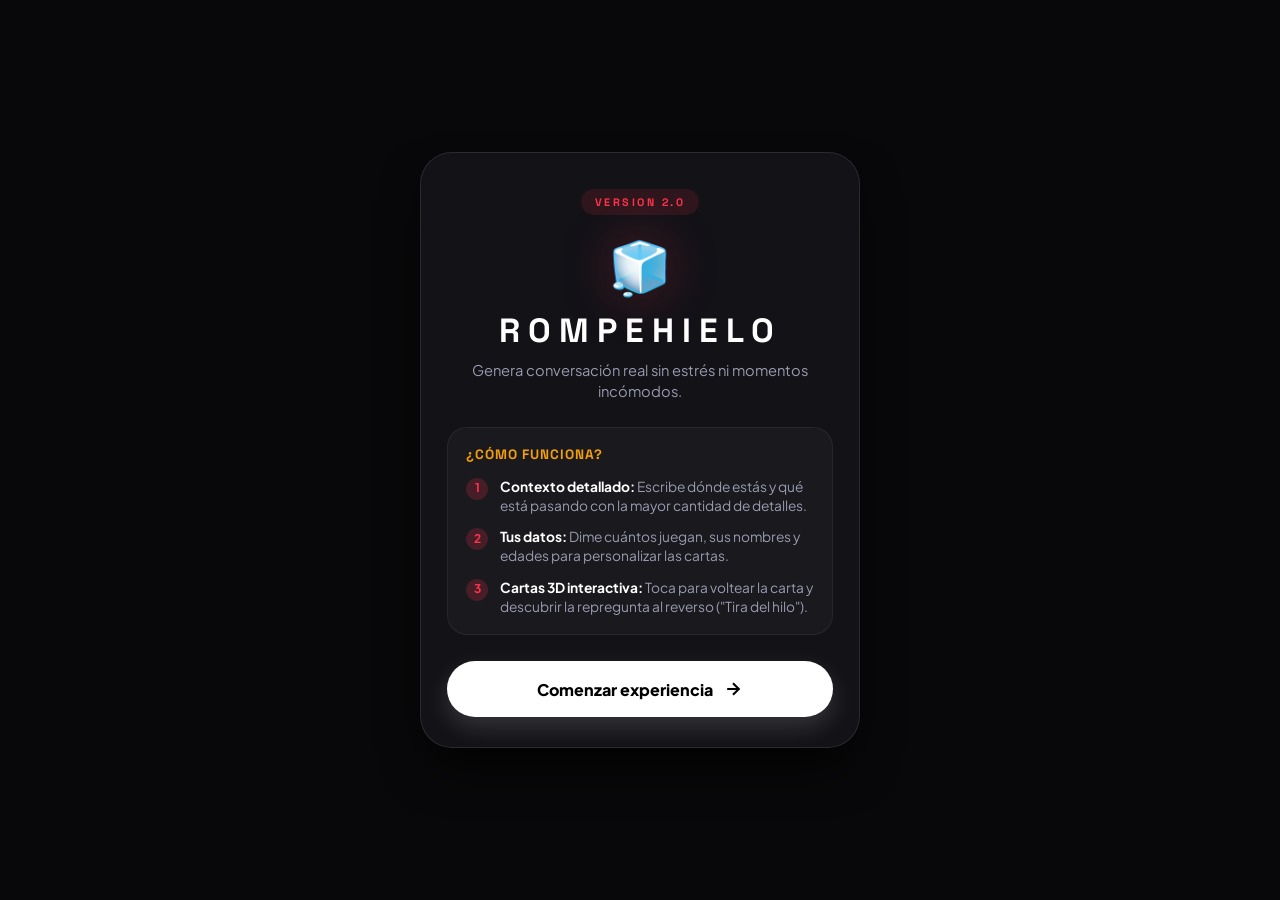
==== index-v2.html @ a8b63fa3 "Add Rompehielo Version 2 (index-v2.html, v2.css, v2.js)" ====
<!DOCTYPE html>
<html lang="es">
<head>
  <meta charset="UTF-8">
  <meta name="viewport" content="width=device-width, initial-scale=1.0, maximum-scale=1.0, user-scalable=no, viewport-fit=cover">
  <title>ROMPEHIELO v2</title>
  <meta name="description" content="Rompehielo v2 — Experiencia interactiva conversacional con preguntas personalizadas por contexto, nombres y dinámica.">
  <meta name="theme-color" content="#0a0a0c">
  <link rel="manifest" href="manifest.json">
  <link rel="icon" href="icons/icon.svg" type="image/svg+xml">
  <link rel="preconnect" href="https://fonts.googleapis.com">
  <link rel="preconnect" href="https://fonts.gstatic.com" crossorigin>
  <link href="https://fonts.googleapis.com/css2?family=Plus+Jakarta+Sans:wght@400;500;600;700;800;900&family=Playfair+Display:ital,wght@0,700;0,900;1,700&family=Space+Grotesk:wght@600;700&display=swap" rel="stylesheet">
  <link rel="stylesheet" href="v2.css">
</head>
<body>

  <!-- PANTALLA 1: BIENVENIDA E INSTRUCCIONES -->
  <section id="screenWelcome" class="v2-screen active">
    <div class="v2-welcome-card">
      <div class="v2-badge">VERSION 2.0</div>
      <div class="v2-hero-icon">🧊</div>
      <h1 class="v2-title">ROMPEHIELO</h1>
      <p class="v2-subtitle">Genera conversación real sin estrés ni momentos incómodos.</p>
      
      <div class="v2-guide-box">
        <h3>¿Cómo funciona?</h3>
        <ul class="v2-guide-list">
          <li>
            <span class="step-num">1</span>
            <div><strong>Contexto detallado:</strong> Escribe dónde estás y qué está pasando con la mayor cantidad de detalles.</div>
          </li>
          <li>
            <span class="step-num">2</span>
            <div><strong>Tus datos:</strong> Dime cuántos juegan, sus nombres y edades para personalizar las cartas.</div>
          </li>
          <li>
            <span class="step-num">3</span>
            <div><strong>Cartas 3D interactiva:</strong> Toca para voltear la carta y descubrir la repregunta al reverso ("Tira del hilo").</div>
          </li>
        </ul>
      </div>

      <button id="btnStartV2" class="v2-btn-primary">
        <span>Comenzar experiencia</span>
        <svg width="20" height="20" viewBox="0 0 24 24" fill="none" stroke="currentColor" stroke-width="2.5"><line x1="5" y1="12" x2="19" y2="12"/><polyline points="12 5 19 12 12 19"/></svg>
      </button>
    </div>
  </section>

  <!-- PANTALLA 2: CHAT LÚDICO CONVERSACIONAL (RECOLECCIÓN DE DATOS) -->
  <section id="screenChat" class="v2-screen">
    <div class="v2-chat-container">
      <header class="v2-chat-header">
        <div class="v2-chat-title">
          <span class="status-dot"></span>
          <span>ROMPEHIELO IA HOST</span>
        </div>
        <div class="v2-progress-pill" id="chatStepProgress">PASO 1 DE 4</div>
      </header>

      <div class="v2-chat-messages" id="v2ChatMessages">
        <!-- Chat bubbles inject here -->
      </div>

      <div class="v2-chat-controls">
        <div class="v2-quick-pills" id="v2QuickPills"></div>
        <div class="v2-input-row">
          <input type="text" id="v2ChatInput" placeholder="Escribe aquí..." autocomplete="off" enterkeyhint="send">
          <button id="v2SendBtn" class="v2-send-btn" aria-label="Enviar">
            <svg width="20" height="20" viewBox="0 0 24 24" fill="none" stroke="currentColor" stroke-width="2.5"><path d="M22 2L11 13"/><path d="M22 2L15 22L11 13L2 9L22 2Z"/></svg>
          </button>
        </div>
      </div>
    </div>
  </section>

  <!-- PANTALLA 3: EXPLICACIÓN DE LAS CARTAS -->
  <section id="screenTutorial" class="v2-screen">
    <div class="v2-tutorial-card">
      <div class="v2-badge">¡MAZO CALIBRADO!</div>
      <h2>Así funcionan tus cartas</h2>
      
      <div class="v2-demo-card-container">
        <div class="v2-demo-card" id="demoCard">
          <div class="demo-face demo-front">
            <div class="demo-tag">FRENTE</div>
            <p class="demo-text">"La pregunta principal va personalizada con tus nombres."</p>
            <div class="demo-hint">TOCA PARA PROBAR VOLTEAR</div>
          </div>
          <div class="demo-face demo-back">
            <div class="demo-tag text-gold">REVERSO</div>
            <p class="demo-text gold-text">"Al girar, encuentras la repregunta 'Tira del Hilo' para profundizar."</p>
            <div class="demo-hint">¡EXCELENTE! TOCA PARA VOLVER</div>
          </div>
        </div>
      </div>

      <button id="btnStartGameV2" class="v2-btn-primary">
        <span>¡Empezar a jugar!</span>
        <svg width="20" height="20" viewBox="0 0 24 24" fill="none" stroke="currentColor" stroke-width="2.5"><line x1="5" y1="12" x2="19" y2="12"/><polyline points="12 5 19 12 12 19"/></svg>
      </button>
    </div>
  </section>

  <!-- PANTALLA 4: EL JUEGO DE CARTAS EN V2 -->
  <section id="screenGameV2" class="v2-screen">
    <div class="v2-game-container">
      
      <!-- Indicador de Turno con Nombre -->
      <header class="v2-turn-bar">
        <div class="v2-turn-box">
          <span class="v2-turn-sub">TURNO DE</span>
          <h2 class="v2-turn-player" id="v2PlayerTurn">NOMBRE</h2>
        </div>
        <button id="v2RestartBtn" class="v2-icon-btn" title="Reiniciar">
          <svg width="20" height="20" viewBox="0 0 24 24" fill="none" stroke="currentColor" stroke-width="2.2"><path d="M21.5 2v6h-6M21.34 15.57a10 10 0 1 1-.57-8.38l5.67-5.67"/></svg>
        </button>
      </header>

      <!-- Area de la carta 3D -->
      <div class="v2-card-arena">
        <div class="v2-card-3d" id="v2Card3D">
          
          <!-- Frente -->
          <div class="v2-card-face v2-card-front" id="v2CardFront">
            <div class="v2-card-header">
              <span class="v2-card-mood" id="v2CardMood">CONEXIÓN</span>
              <span class="v2-card-level" id="v2CardLevel">NIVEL 1</span>
            </div>
            <div class="v2-card-body">
              <h1 class="v2-card-text" id="v2QuestionText">Cargando pregunta...</h1>
            </div>
            <div class="v2-card-footer">
              <span class="v2-hint-text">TOCA LA CARTA PARA GIRAR 🔄</span>
              <span class="v2-card-count" id="v2CardIndex">01/20</span>
            </div>
          </div>

          <!-- Reverso -->
          <div class="v2-card-face v2-card-back">
            <div class="v2-card-header">
              <span class="v2-card-mood text-gold">✦ TIRA DEL HILO</span>
              <span class="v2-card-level">REPREGUNTA</span>
            </div>
            <div class="v2-card-body">
              <h2 class="v2-card-text text-italic-gold" id="v2FollowUpText">¿Por qué crees que pasó eso?</h2>
            </div>
            <div class="v2-card-footer">
              <span class="v2-hint-text">TOCA PARA VOLVER AL FRENTE</span>
              <span class="v2-card-count">🔥</span>
            </div>
          </div>

        </div>
      </div>

      <!-- Footer de acciones -->
      <footer class="v2-game-footer">
        <button id="v2FlipBtn" class="v2-action-btn secondary">Voltear</button>
        <button id="v2NextBtn" class="v2-action-btn primary">
          <span>Siguiente carta</span>
          <svg width="18" height="18" viewBox="0 0 24 24" fill="none" stroke="currentColor" stroke-width="2.5"><polyline points="9 18 15 12 9 6"/></svg>
        </button>
      </footer>

    </div>
  </section>

  <script src="v2.js"></script>
</body>
</html>
---- v2.css ----
/* ==========================================================================
   ROMPEHIELO VERSION 2 — MOBILE-FIRST LUXE DESIGN & UX
   ========================================================================== */

:root {
  --bg-v2: #08080a;
  --surface-v2: #121217;
  --surface-border-v2: rgba(255, 255, 255, 0.1);
  --accent-red: #ff334b;
  --accent-gold: #f59e0b;
  --accent-gold-soft: #fef08a;
  --text-primary: #ffffff;
  --text-secondary: #9a9ab0;
  --font-sans: 'Plus Jakarta Sans', -apple-system, sans-serif;
  --font-serif: 'Playfair Display', Georgia, serif;
  --font-mono: 'Space Grotesk', monospace;
  --shadow-v2: 0 25px 50px -12px rgba(0, 0, 0, 0.9);
}

* {
  box-sizing: border-box;
  margin: 0;
  padding: 0;
  -webkit-tap-highlight-color: transparent;
}

html, body {
  height: 100%;
  width: 100%;
  background-color: var(--bg-v2);
  color: var(--text-primary);
  font-family: var(--font-sans);
  overflow: hidden;
  user-select: none;
}

/* Pantallas */
.v2-screen {
  position: fixed;
  inset: 0;
  width: 100%;
  height: 100%;
  display: flex;
  flex-direction: column;
  opacity: 0;
  pointer-events: none;
  transition: opacity 0.4s ease, transform 0.4s ease;
  transform: scale(0.97);
  background: var(--bg-v2);
  z-index: 1;
}

.v2-screen.active {
  opacity: 1;
  pointer-events: auto;
  transform: scale(1);
  z-index: 10;
}

/* --- PANTALLA 1: WELCOME --- */
#screenWelcome {
  justify-content: center;
  align-items: center;
  padding: 24px 20px calc(24px + env(safe-area-inset-bottom));
}

.v2-welcome-card {
  max-width: 440px;
  width: 100%;
  background: var(--surface-v2);
  border: 1px solid var(--surface-border-v2);
  border-radius: 32px;
  padding: 36px 26px 30px;
  display: flex;
  flex-direction: column;
  align-items: center;
  text-align: center;
  box-shadow: var(--shadow-v2);
}

.v2-badge {
  font-family: var(--font-mono);
  font-size: 0.68rem;
  font-weight: 700;
  letter-spacing: 2.5px;
  color: var(--accent-red);
  background: rgba(255, 51, 75, 0.12);
  padding: 6px 14px;
  border-radius: 99px;
  margin-bottom: 18px;
}

.v2-hero-icon {
  font-size: 3.2rem;
  margin-bottom: 10px;
  filter: drop-shadow(0 0 25px rgba(255, 51, 75, 0.3));
}

.v2-title {
  font-family: var(--font-mono);
  font-size: 2.1rem;
  font-weight: 800;
  letter-spacing: 8px;
  margin-bottom: 8px;
}

.v2-subtitle {
  color: var(--text-secondary);
  font-size: 0.92rem;
  line-height: 1.45;
  margin-bottom: 24px;
}

.v2-guide-box {
  width: 100%;
  background: rgba(255, 255, 255, 0.03);
  border: 1px solid rgba(255, 255, 255, 0.06);
  border-radius: 20px;
  padding: 18px;
  text-align: left;
  margin-bottom: 26px;
}

.v2-guide-box h3 {
  font-size: 0.85rem;
  font-family: var(--font-mono);
  letter-spacing: 1px;
  color: var(--accent-gold);
  margin-bottom: 14px;
  text-transform: uppercase;
}

.v2-guide-list {
  list-style: none;
  display: flex;
  flex-direction: column;
  gap: 12px;
}

.v2-guide-list li {
  display: flex;
  gap: 12px;
  font-size: 0.86rem;
  line-height: 1.4;
  color: var(--text-secondary);
}

.v2-guide-list li strong {
  color: var(--text-primary);
}

.step-num {
  width: 22px;
  height: 22px;
  min-width: 22px;
  border-radius: 50%;
  background: rgba(255, 51, 75, 0.2);
  color: var(--accent-red);
  font-weight: 700;
  font-size: 0.75rem;
  display: flex;
  align-items: center;
  justify-content: center;
  margin-top: 1px;
}

.v2-btn-primary {
  width: 100%;
  height: 56px;
  background: var(--text-primary);
  color: #000;
  border: none;
  border-radius: 99px;
  font-family: var(--font-sans);
  font-weight: 800;
  font-size: 1rem;
  cursor: pointer;
  display: flex;
  align-items: center;
  justify-content: center;
  gap: 10px;
  box-shadow: 0 10px 25px rgba(255, 255, 255, 0.15);
  transition: transform 0.2s ease;
}

.v2-btn-primary:active {
  transform: scale(0.96);
}

/* --- PANTALLA 2: CHAT CONVERSACIONAL --- */
#screenChat {
  padding: 14px 18px calc(14px + env(safe-area-inset-bottom));
}

.v2-chat-container {
  max-width: 480px;
  width: 100%;
  margin: 0 auto;
  height: 100%;
  display: flex;
  flex-direction: column;
}

.v2-chat-header {
  height: 48px;
  display: flex;
  align-items: center;
  justify-content: space-between;
  border-bottom: 1px solid var(--surface-border-v2);
  padding-bottom: 8px;
}

.v2-chat-title {
  display: flex;
  align-items: center;
  gap: 8px;
  font-family: var(--font-mono);
  font-size: 0.75rem;
  font-weight: 700;
  letter-spacing: 1px;
}

.status-dot {
  width: 8px;
  height: 8px;
  border-radius: 50%;
  background: var(--accent-red);
  box-shadow: 0 0 10px var(--accent-red);
}

.v2-progress-pill {
  font-family: var(--font-mono);
  font-size: 0.68rem;
  font-weight: 700;
  color: var(--text-secondary);
  background: rgba(255, 255, 255, 0.05);
  padding: 4px 10px;
  border-radius: 99px;
}

.v2-chat-messages {
  flex: 1;
  overflow-y: auto;
  padding: 16px 0;
  display: flex;
  flex-direction: column;
  gap: 12px;
  scrollbar-width: none;
}

.v2-chat-messages::-webkit-scrollbar { display: none; }

.v2-bubble {
  max-width: 86%;
  padding: 14px 18px;
  border-radius: 22px;
  font-size: 0.92rem;
  line-height: 1.48;
}

.v2-bubble.bot {
  align-self: flex-start;
  background: var(--surface-v2);
  border: 1px solid var(--surface-border-v2);
  border-bottom-left-radius: 6px;
  color: var(--text-primary);
}

.v2-bubble.user {
  align-self: flex-end;
  background: var(--accent-red);
  border-bottom-right-radius: 6px;
  color: #fff;
  font-weight: 600;
}

.bot-tag {
  display: block;
  font-family: var(--font-mono);
  font-size: 0.65rem;
  font-weight: 700;
  letter-spacing: 1.5px;
  color: var(--accent-gold);
  margin-bottom: 4px;
}

.v2-chat-controls {
  display: flex;
  flex-direction: column;
  gap: 10px;
  padding-top: 8px;
}

.v2-quick-pills {
  display: flex;
  gap: 8px;
  overflow-x: auto;
  scrollbar-width: none;
  padding-bottom: 2px;
}

.v2-quick-pills::-webkit-scrollbar { display: none; }

.v2-pill-btn {
  background: rgba(255, 255, 255, 0.06);
  border: 1px solid rgba(255, 255, 255, 0.12);
  color: var(--text-primary);
  font-family: var(--font-sans);
  font-size: 0.82rem;
  font-weight: 600;
  padding: 10px 16px;
  border-radius: 99px;
  white-space: nowrap;
  cursor: pointer;
  transition: all 0.2s ease;
}

.v2-pill-btn:active {
  background: var(--accent-red);
  transform: scale(0.95);
}

.v2-input-row {
  display: flex;
  align-items: center;
  gap: 8px;
  background: var(--surface-v2);
  border: 1px solid var(--surface-border-v2);
  border-radius: 99px;
  padding: 4px 6px 4px 18px;
}

.v2-input-row input {
  flex: 1;
  background: transparent;
  border: none;
  color: var(--text-primary);
  font-size: 0.95rem;
  font-family: var(--font-sans);
  outline: none;
}

.v2-send-btn {
  width: 44px;
  height: 44px;
  border-radius: 50%;
  background: var(--text-primary);
  color: #000;
  border: none;
  display: flex;
  align-items: center;
  justify-content: center;
  cursor: pointer;
}

.v2-send-btn:active {
  transform: scale(0.92);
}

/* --- PANTALLA 3: TUTORIAL --- */
#screenTutorial {
  justify-content: center;
  align-items: center;
  padding: 20px;
}

.v2-tutorial-card {
  max-width: 420px;
  width: 100%;
  background: var(--surface-v2);
  border: 1px solid var(--surface-border-v2);
  border-radius: 32px;
  padding: 32px 24px;
  text-align: center;
  display: flex;
  flex-direction: column;
  align-items: center;
}

.v2-tutorial-card h2 {
  font-family: var(--font-serif);
  font-size: 1.6rem;
  margin-bottom: 20px;
}

.v2-demo-card-container {
  width: 100%;
  height: 240px;
  perspective: 1000px;
  margin-bottom: 26px;
}

.v2-demo-card {
  width: 100%;
  height: 100%;
  position: relative;
  transform-style: preserve-3d;
  transition: transform 0.6s cubic-bezier(0.2, 0.8, 0.2, 1);
  cursor: pointer;
}

.v2-demo-card.is-flipped {
  transform: rotateY(180deg);
}

.demo-face {
  position: absolute;
  inset: 0;
  border-radius: 24px;
  padding: 24px;
  display: flex;
  flex-direction: column;
  justify-content: space-between;
  backface-visibility: hidden;
  box-shadow: 0 15px 35px rgba(0, 0, 0, 0.5);
}

.demo-front {
  background: linear-gradient(165deg, #1e1e24 0%, #111115 100%);
  border: 1px solid rgba(255, 255, 255, 0.15);
}

.demo-back {
  background: linear-gradient(165deg, #281e14 0%, #14110e 100%);
  border: 1px solid rgba(245, 158, 11, 0.3);
  transform: rotateY(180deg);
}

.demo-tag {
  font-family: var(--font-mono);
  font-size: 0.65rem;
  font-weight: 700;
  letter-spacing: 2px;
  color: var(--accent-red);
}

.demo-text {
  font-family: var(--font-serif);
  font-size: 1.15rem;
  line-height: 1.4;
}

.gold-text { color: var(--accent-gold-soft); }

.demo-hint {
  font-family: var(--font-mono);
  font-size: 0.65rem;
  color: var(--text-secondary);
  letter-spacing: 1px;
}

/* --- PANTALLA 4: GAME V2 --- */
#screenGameV2 {
  padding: 14px 18px calc(14px + env(safe-area-inset-bottom));
}

.v2-game-container {
  max-width: 480px;
  width: 100%;
  margin: 0 auto;
  height: 100%;
  display: flex;
  flex-direction: column;
  justify-content: space-between;
}

.v2-turn-bar {
  display: flex;
  justify-content: space-between;
  align-items: center;
  height: 52px;
}

.v2-turn-box {
  display: flex;
  flex-direction: column;
}

.v2-turn-sub {
  font-family: var(--font-mono);
  font-size: 0.65rem;
  font-weight: 700;
  letter-spacing: 2px;
  color: var(--text-secondary);
}

.v2-turn-player {
  font-family: var(--font-serif);
  font-size: 1.6rem;
  font-weight: 900;
  color: var(--accent-gold);
  letter-spacing: 1px;
  text-transform: uppercase;
}

.v2-icon-btn {
  background: var(--surface-v2);
  border: 1px solid var(--surface-border-v2);
  color: var(--text-secondary);
  width: 42px;
  height: 42px;
  border-radius: 50%;
  display: flex;
  align-items: center;
  justify-content: center;
  cursor: pointer;
}

/* Card 3D Arena */
.v2-card-arena {
  flex: 1;
  display: flex;
  align-items: center;
  justify-content: center;
  perspective: 1200px;
  margin: 10px 0;
  min-height: 360px;
}

.v2-card-3d {
  width: 100%;
  height: 100%;
  max-height: 480px;
  min-height: 340px;
  position: relative;
  transform-style: preserve-3d;
  transition: transform 0.6s cubic-bezier(0.2, 0.8, 0.2, 1);
  cursor: pointer;
}

.v2-card-3d.is-flipped {
  transform: rotateY(180deg);
}

.v2-card-3d.is-swiping {
  transform: translateY(-30px) scale(0.95);
  opacity: 0.2;
}

.v2-card-face {
  position: absolute;
  inset: 0;
  border-radius: 30px;
  padding: 34px 26px 26px;
  display: flex;
  flex-direction: column;
  justify-content: space-between;
  backface-visibility: hidden;
  box-shadow: var(--shadow-v2);
}

.v2-card-front {
  background: linear-gradient(165deg, #1d1d24 0%, #111116 100%);
  border: 1px solid rgba(255, 255, 255, 0.12);
}

.v2-card-back {
  background: linear-gradient(165deg, #261d13 0%, #13110d 100%);
  border: 1px solid rgba(245, 158, 11, 0.25);
  transform: rotateY(180deg);
}

.v2-card-header {
  display: flex;
  justify-content: space-between;
  align-items: center;
}

.v2-card-mood {
  font-family: var(--font-mono);
  font-size: 0.72rem;
  font-weight: 700;
  letter-spacing: 2px;
  color: var(--accent-red);
  text-transform: uppercase;
}

.v2-card-level {
  font-family: var(--font-mono);
  font-size: 0.68rem;
  color: var(--text-secondary);
  letter-spacing: 1px;
}

.v2-card-body {
  flex: 1;
  display: flex;
  align-items: center;
  justify-content: center;
  padding: 16px 0;
}

.v2-card-text {
  font-family: var(--font-serif);
  font-size: 1.8rem;
  line-height: 1.35;
  font-weight: 700;
  text-align: center;
}

@media (max-width: 380px) {
  .v2-card-text { font-size: 1.5rem; }
}

.text-italic-gold {
  color: var(--accent-gold-soft);
  font-style: italic;
  font-size: 1.6rem;
}

.v2-card-footer {
  display: flex;
  justify-content: space-between;
  align-items: center;
  font-family: var(--font-mono);
  font-size: 0.68rem;
  color: var(--text-secondary);
  letter-spacing: 1.5px;
}

/* Footer buttons */
.v2-game-footer {
  display: grid;
  grid-template-columns: 1fr 1.6fr;
  gap: 12px;
  height: 56px;
}

.v2-action-btn {
  border-radius: 99px;
  border: none;
  font-family: var(--font-sans);
  font-weight: 800;
  font-size: 0.95rem;
  cursor: pointer;
  display: flex;
  align-items: center;
  justify-content: center;
  gap: 8px;
  transition: transform 0.2s ease;
}

.v2-action-btn:active {
  transform: scale(0.95);
}

.v2-action-btn.secondary {
  background: var(--surface-v2);
  color: var(--text-primary);
  border: 1px solid var(--surface-border-v2);
}

.v2-action-btn.primary {
  background: var(--text-primary);
  color: #000;
  box-shadow: 0 10px 25px rgba(255, 255, 255, 0.15);
}
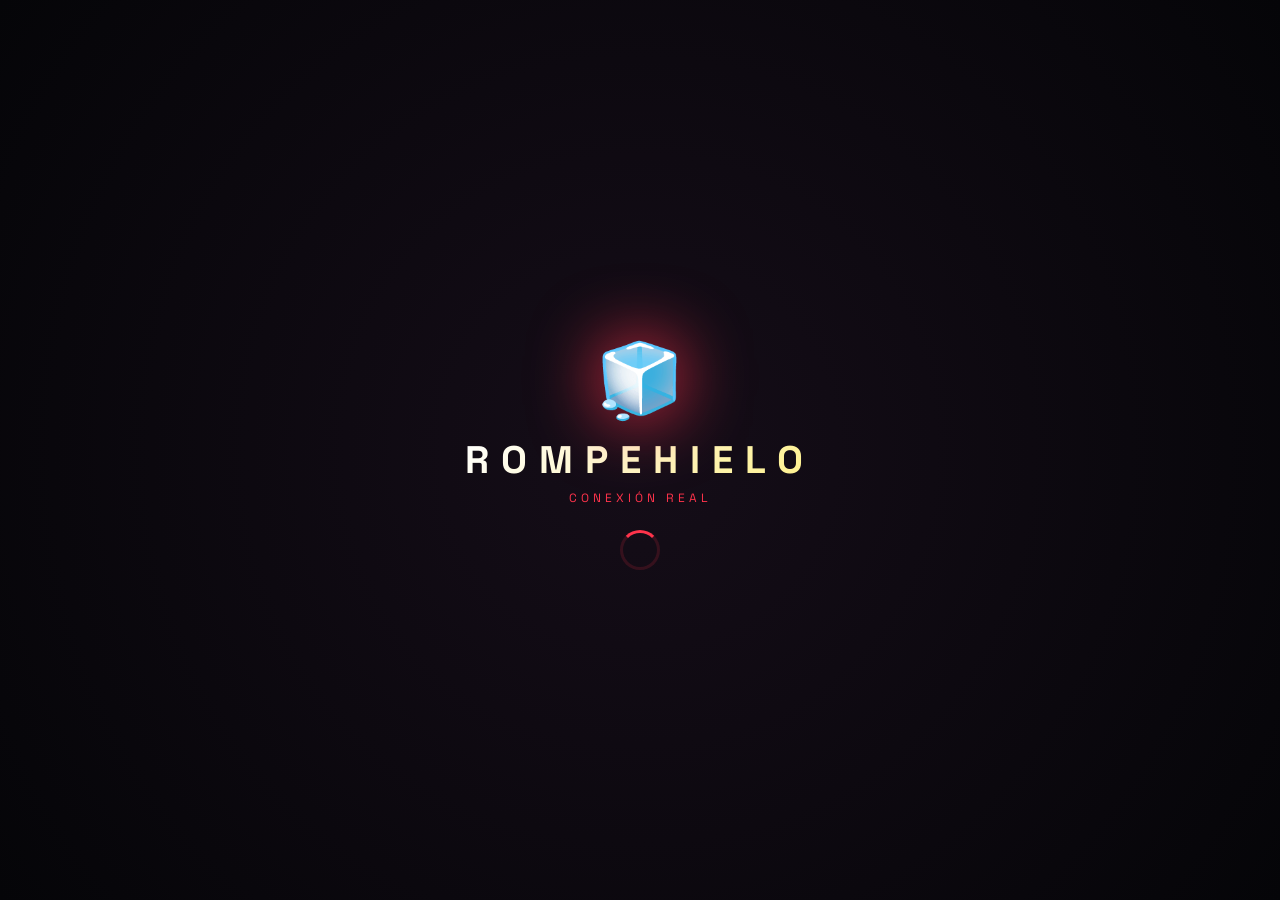
==== commit a060423f: "Transform Rompehielo V2 into 100% Card UX with animated futuristic splash, intro deck slider, and ho" ====
--- a/index-v2.html
+++ b/index-v2.html
@@ -4,8 +4,8 @@
   <meta charset="UTF-8">
   <meta name="viewport" content="width=device-width, initial-scale=1.0, maximum-scale=1.0, user-scalable=no, viewport-fit=cover">
   <title>ROMPEHIELO v2</title>
-  <meta name="description" content="Rompehielo v2 — Experiencia interactiva conversacional con preguntas personalizadas por contexto, nombres y dinámica.">
-  <meta name="theme-color" content="#0a0a0c">
+  <meta name="description" content="Rompehielo v2 — Experiencia 100% Cards UX con IA generativa real y estética oracular.">
+  <meta name="theme-color" content="#060608">
   <link rel="manifest" href="manifest.json">
   <link rel="icon" href="icons/icon.svg" type="image/svg+xml">
   <link rel="preconnect" href="https://fonts.googleapis.com">
@@ -15,110 +15,122 @@
 </head>
 <body>
 
-  <!-- PANTALLA 1: BIENVENIDA E INSTRUCCIONES -->
-  <section id="screenWelcome" class="v2-screen active">
-    <div class="v2-welcome-card">
-      <div class="v2-badge">VERSION 2.0</div>
-      <div class="v2-hero-icon">🧊</div>
-      <h1 class="v2-title">ROMPEHIELO</h1>
-      <p class="v2-subtitle">Genera conversación real sin estrés ni momentos incómodos.</p>
+  <!-- 0. SPLASH LOADING FUTURISTA / LOGO ANIMADO -->
+  <div id="splashOverlay" class="splash-overlay active">
+    <div class="splash-content">
+      <div class="splash-logo-glow">🧊</div>
+      <h1 class="splash-title">ROMPEHIELO</h1>
+      <p class="splash-tagline">CONEXIÓN REAL</p>
+      <div class="splash-spinner">
+        <div class="spinner-ring"></div>
+      </div>
+    </div>
+  </div>
+
+  <!-- PANTALLA 1: ONBOARDING EN CARDS 3D -->
+  <section id="screenWelcome" class="v2-screen">
+    <div class="v2-card-stage">
       
-      <div class="v2-guide-box">
-        <h3>¿Cómo funciona?</h3>
-        <ul class="v2-guide-list">
-          <li>
-            <span class="step-num">1</span>
-            <div><strong>Contexto detallado:</strong> Escribe dónde estás y qué está pasando con la mayor cantidad de detalles.</div>
-          </li>
-          <li>
-            <span class="step-num">2</span>
-            <div><strong>Tus datos:</strong> Dime cuántos juegan, sus nombres y edades para personalizar las cartas.</div>
-          </li>
-          <li>
-            <span class="step-num">3</span>
-            <div><strong>Cartas 3D interactiva:</strong> Toca para voltear la carta y descubrir la repregunta al reverso ("Tira del hilo").</div>
-          </li>
-        </ul>
+      <!-- CARD SWIPER / FLIPPER PARA INTRODUCCIÓN -->
+      <div class="v2-intro-card-arena">
+        <div class="v2-intro-card" id="introCard">
+          
+          <!-- Cara 1: Bienvenida -->
+          <div class="intro-face intro-front active" id="introSlide1">
+            <div class="card-badge">BIENVENIDO</div>
+            <div class="card-hero-icon">🧊</div>
+            <h2 class="card-headline">Rompehielo</h2>
+            <p class="card-paragraph">Crea conversación real, divertida y profunda sin momentos incómodos.</p>
+            <div class="card-action-hint">TOCA LA CARTA O DESLIZA PARA CONTINUAR ➔</div>
+          </div>
+
+          <!-- Cara 2: Cómo Funciona -->
+          <div class="intro-face intro-front" id="introSlide2" style="display:none;">
+            <div class="card-badge">¿CÓMO FUNCIONA?</div>
+            <div class="card-hero-icon">✦</div>
+            <h2 class="card-headline">Inteligencia Contextual</h2>
+            <p class="card-paragraph">Le cuentas a la IA dónde estás y quiénes juegan. Ella calibra tu mazo con preguntas únicas.</p>
+            <div class="card-action-hint">TOCA LA CARTA PARA VER EL REVERSO 🔄</div>
+          </div>
+
+          <!-- Cara 3: Tutorial Flip 3D -->
+          <div class="intro-face intro-back" id="introSlide3" style="display:none;">
+            <div class="card-badge text-gold">REVERSO DE CADA CARTA</div>
+            <div class="card-hero-icon">🔥</div>
+            <h2 class="card-headline text-gold">Tira del Hilo</h2>
+            <p class="card-paragraph gold-text">Al girar cualquier carta encuentras la repregunta para profundizar la historia.</p>
+            <div class="card-action-hint">¡LISTO PARA EMPEZAR!</div>
+          </div>
+
+        </div>
+      </div>
+
+      <!-- Paginador de Cards -->
+      <div class="card-dots-indicator" id="introDots">
+        <span class="dot active"></span>
+        <span class="dot"></span>
+        <span class="dot"></span>
       </div>
 
       <button id="btnStartV2" class="v2-btn-primary">
         <span>Comenzar experiencia</span>
         <svg width="20" height="20" viewBox="0 0 24 24" fill="none" stroke="currentColor" stroke-width="2.5"><line x1="5" y1="12" x2="19" y2="12"/><polyline points="12 5 19 12 12 19"/></svg>
       </button>
+
     </div>
   </section>
 
-  <!-- PANTALLA 2: CHAT LÚDICO CONVERSACIONAL (RECOLECCIÓN DE DATOS) -->
+  <!-- PANTALLA 2: CONVERSACIÓN CON LA IA EN CARDS -->
   <section id="screenChat" class="v2-screen">
-    <div class="v2-chat-container">
-      <header class="v2-chat-header">
-        <div class="v2-chat-title">
-          <span class="status-dot"></span>
-          <span>ROMPEHIELO IA HOST</span>
+    <div class="v2-chat-card-stage">
+      
+      <!-- Card Interactiva de la IA Host -->
+      <div class="v2-ai-host-card">
+        <div class="host-card-header">
+          <div class="host-avatar">✦</div>
+          <div class="host-info">
+            <span class="host-name">HOST IA</span>
+            <span class="host-status">EN VIVO</span>
+          </div>
+          <span class="host-step-pill" id="chatStepProgress">PASO 1</span>
         </div>
-        <div class="v2-progress-pill" id="chatStepProgress">PASO 1 DE 4</div>
-      </header>
 
-      <div class="v2-chat-messages" id="v2ChatMessages">
-        <!-- Chat bubbles inject here -->
+        <div class="host-card-body" id="v2ChatMessages">
+          <!-- Las respuestas y preguntas del Host se renderizan como mini-cards dentro del contenedor -->
+        </div>
+
+        <!-- Input integrado en la Card -->
+        <div class="host-card-footer">
+          <div class="v2-quick-pills" id="v2QuickPills"></div>
+          <div class="v2-input-row">
+            <input type="text" id="v2ChatInput" placeholder="Cuéntale a la IA dónde estás..." autocomplete="off" enterkeyhint="send">
+            <button id="v2SendBtn" class="v2-send-btn" aria-label="Enviar">
+              <svg width="20" height="20" viewBox="0 0 24 24" fill="none" stroke="currentColor" stroke-width="2.5"><path d="M22 2L11 13"/><path d="M22 2L15 22L11 13L2 9L22 2Z"/></svg>
+            </button>
+          </div>
+        </div>
+
       </div>
 
-      <div class="v2-chat-controls">
-        <div class="v2-quick-pills" id="v2QuickPills"></div>
-        <div class="v2-input-row">
-          <input type="text" id="v2ChatInput" placeholder="Escribe aquí..." autocomplete="off" enterkeyhint="send">
-          <button id="v2SendBtn" class="v2-send-btn" aria-label="Enviar">
-            <svg width="20" height="20" viewBox="0 0 24 24" fill="none" stroke="currentColor" stroke-width="2.5"><path d="M22 2L11 13"/><path d="M22 2L15 22L11 13L2 9L22 2Z"/></svg>
-          </button>
-        </div>
-      </div>
     </div>
   </section>
 
-  <!-- PANTALLA 3: EXPLICACIÓN DE LAS CARTAS -->
-  <section id="screenTutorial" class="v2-screen">
-    <div class="v2-tutorial-card">
-      <div class="v2-badge">¡MAZO CALIBRADO!</div>
-      <h2>Así funcionan tus cartas</h2>
-      
-      <div class="v2-demo-card-container">
-        <div class="v2-demo-card" id="demoCard">
-          <div class="demo-face demo-front">
-            <div class="demo-tag">FRENTE</div>
-            <p class="demo-text">"La pregunta principal va personalizada con tus nombres."</p>
-            <div class="demo-hint">TOCA PARA PROBAR VOLTEAR</div>
-          </div>
-          <div class="demo-face demo-back">
-            <div class="demo-tag text-gold">REVERSO</div>
-            <p class="demo-text gold-text">"Al girar, encuentras la repregunta 'Tira del Hilo' para profundizar."</p>
-            <div class="demo-hint">¡EXCELENTE! TOCA PARA VOLVER</div>
-          </div>
-        </div>
-      </div>
-
-      <button id="btnStartGameV2" class="v2-btn-primary">
-        <span>¡Empezar a jugar!</span>
-        <svg width="20" height="20" viewBox="0 0 24 24" fill="none" stroke="currentColor" stroke-width="2.5"><line x1="5" y1="12" x2="19" y2="12"/><polyline points="12 5 19 12 12 19"/></svg>
-      </button>
-    </div>
-  </section>
-
-  <!-- PANTALLA 4: EL JUEGO DE CARTAS EN V2 -->
+  <!-- PANTALLA 3: EL JUEGO DE CARTAS V2 (100% CARD UX) -->
   <section id="screenGameV2" class="v2-screen">
     <div class="v2-game-container">
       
-      <!-- Indicador de Turno con Nombre -->
+      <!-- Turn Bar Card Header -->
       <header class="v2-turn-bar">
         <div class="v2-turn-box">
           <span class="v2-turn-sub">TURNO DE</span>
-          <h2 class="v2-turn-player" id="v2PlayerTurn">NOMBRE</h2>
+          <h2 class="v2-turn-player" id="v2PlayerTurn">JACQUELINE</h2>
         </div>
         <button id="v2RestartBtn" class="v2-icon-btn" title="Reiniciar">
           <svg width="20" height="20" viewBox="0 0 24 24" fill="none" stroke="currentColor" stroke-width="2.2"><path d="M21.5 2v6h-6M21.34 15.57a10 10 0 1 1-.57-8.38l5.67-5.67"/></svg>
         </button>
       </header>
 
-      <!-- Area de la carta 3D -->
+      <!-- Area de la carta 3D principal -->
       <div class="v2-card-arena">
         <div class="v2-card-3d" id="v2Card3D">
           
@@ -155,7 +167,7 @@
         </div>
       </div>
 
-      <!-- Footer de acciones -->
+      <!-- Footer de acciones de la carta -->
       <footer class="v2-game-footer">
         <button id="v2FlipBtn" class="v2-action-btn secondary">Voltear</button>
         <button id="v2NextBtn" class="v2-action-btn primary">
--- a/v2.css
+++ b/v2.css
@@ -1,20 +1,22 @@
 /* ==========================================================================
-   ROMPEHIELO VERSION 2 — MOBILE-FIRST LUXE DESIGN & UX
+   ROMPEHIELO V2 — 100% CARDS UX & FUTURISTIC EDITORIAL AESTHETICS
    ========================================================================== */
 
 :root {
-  --bg-v2: #08080a;
-  --surface-v2: #121217;
-  --surface-border-v2: rgba(255, 255, 255, 0.1);
+  --bg-v2: #050508;
+  --surface-v2: #101016;
+  --surface-card: linear-gradient(160deg, #181520 0%, #0e0c14 100%);
+  --surface-border-v2: rgba(255, 51, 75, 0.25);
   --accent-red: #ff334b;
   --accent-gold: #f59e0b;
   --accent-gold-soft: #fef08a;
+  --accent-cyan: #38bdf8;
   --text-primary: #ffffff;
-  --text-secondary: #9a9ab0;
+  --text-secondary: #a0a0b8;
   --font-sans: 'Plus Jakarta Sans', -apple-system, sans-serif;
   --font-serif: 'Playfair Display', Georgia, serif;
   --font-mono: 'Space Grotesk', monospace;
-  --shadow-v2: 0 25px 50px -12px rgba(0, 0, 0, 0.9);
+  --shadow-luxe: 0 30px 60px -15px rgba(0, 0, 0, 0.95), 0 0 30px rgba(255, 51, 75, 0.12);
 }
 
 * {
@@ -34,7 +36,84 @@
   user-select: none;
 }
 
-/* Pantallas */
+/* --- 0. SPLASH LOADING SCREEN --- */
+.splash-overlay {
+  position: fixed;
+  inset: 0;
+  background: radial-gradient(circle at center, #150d18 0%, #050508 100%);
+  z-index: 999;
+  display: flex;
+  align-items: center;
+  justify-content: center;
+  opacity: 0;
+  pointer-events: none;
+  transition: opacity 0.6s cubic-bezier(0.16, 1, 0.3, 1);
+}
+
+.splash-overlay.active {
+  opacity: 1;
+  pointer-events: auto;
+}
+
+.splash-content {
+  display: flex;
+  flex-direction: column;
+  align-items: center;
+  text-align: center;
+  animation: splashPulse 2s ease-in-out infinite;
+}
+
+.splash-logo-glow {
+  font-size: 4.5rem;
+  margin-bottom: 12px;
+  filter: drop-shadow(0 0 35px var(--accent-red));
+  animation: logoFloat 3s ease-in-out infinite;
+}
+
+.splash-title {
+  font-family: var(--font-mono);
+  font-size: 2.4rem;
+  font-weight: 900;
+  letter-spacing: 12px;
+  background: linear-gradient(135deg, #ffffff 0%, var(--accent-gold-soft) 100%);
+  -webkit-background-clip: text;
+  -webkit-text-fill-color: transparent;
+  margin-bottom: 6px;
+}
+
+.splash-tagline {
+  font-family: var(--font-mono);
+  font-size: 0.75rem;
+  letter-spacing: 4px;
+  color: var(--accent-red);
+  margin-bottom: 24px;
+}
+
+.splash-spinner {
+  width: 40px;
+  height: 40px;
+  position: relative;
+}
+
+.spinner-ring {
+  width: 100%;
+  height: 100%;
+  border: 3px solid rgba(255, 51, 75, 0.15);
+  border-top-color: var(--accent-red);
+  border-radius: 50%;
+  animation: spin 1s linear infinite;
+}
+
+@keyframes spin {
+  to { transform: rotate(360deg); }
+}
+
+@keyframes logoFloat {
+  0%, 100% { transform: translateY(0) scale(1); }
+  50% { transform: translateY(-8px) scale(1.05); }
+}
+
+/* --- SCREENS SYSTEM --- */
 .v2-screen {
   position: fixed;
   inset: 0;
@@ -44,8 +123,8 @@
   flex-direction: column;
   opacity: 0;
   pointer-events: none;
-  transition: opacity 0.4s ease, transform 0.4s ease;
-  transform: scale(0.97);
+  transition: opacity 0.5s ease, transform 0.5s ease;
+  transform: scale(0.96);
   background: var(--bg-v2);
   z-index: 1;
 }
@@ -57,188 +136,226 @@
   z-index: 10;
 }
 
-/* --- PANTALLA 1: WELCOME --- */
+/* --- PANTALLA 1: INTRO EN CARDS 3D --- */
 #screenWelcome {
   justify-content: center;
   align-items: center;
-  padding: 24px 20px calc(24px + env(safe-area-inset-bottom));
-}
-
-.v2-welcome-card {
+  padding: 20px;
+}
+
+.v2-card-stage {
   max-width: 440px;
   width: 100%;
-  background: var(--surface-v2);
-  border: 1px solid var(--surface-border-v2);
+  height: 100%;
+  max-height: 620px;
+  display: flex;
+  flex-direction: column;
+  justify-content: space-between;
+  align-items: center;
+}
+
+.v2-intro-card-arena {
+  width: 100%;
+  flex: 1;
+  perspective: 1200px;
+  display: flex;
+  align-items: center;
+  justify-content: center;
+}
+
+.v2-intro-card {
+  width: 100%;
+  height: 100%;
+  max-height: 440px;
+  position: relative;
+  transform-style: preserve-3d;
+  transition: transform 0.6s cubic-bezier(0.2, 0.8, 0.2, 1);
+  cursor: pointer;
+}
+
+.intro-face {
+  position: absolute;
+  inset: 0;
+  background: var(--surface-card);
+  border: 1.5px solid var(--surface-border-v2);
   border-radius: 32px;
-  padding: 36px 26px 30px;
-  display: flex;
-  flex-direction: column;
+  padding: 36px 28px;
+  display: flex;
+  flex-direction: column;
+  justify-content: space-between;
   align-items: center;
   text-align: center;
-  box-shadow: var(--shadow-v2);
-}
-
-.v2-badge {
-  font-family: var(--font-mono);
-  font-size: 0.68rem;
-  font-weight: 700;
+  box-shadow: var(--shadow-luxe);
+  backface-visibility: hidden;
+}
+
+.intro-back {
+  transform: rotateY(180deg);
+  border-color: rgba(245, 158, 11, 0.4);
+}
+
+.card-badge {
+  font-family: var(--font-mono);
+  font-size: 0.7rem;
+  font-weight: 800;
   letter-spacing: 2.5px;
   color: var(--accent-red);
   background: rgba(255, 51, 75, 0.12);
   padding: 6px 14px;
   border-radius: 99px;
-  margin-bottom: 18px;
-}
-
-.v2-hero-icon {
-  font-size: 3.2rem;
-  margin-bottom: 10px;
+}
+
+.card-hero-icon {
+  font-size: 3.5rem;
+  margin: 10px 0;
   filter: drop-shadow(0 0 25px rgba(255, 51, 75, 0.3));
 }
 
-.v2-title {
-  font-family: var(--font-mono);
-  font-size: 2.1rem;
-  font-weight: 800;
-  letter-spacing: 8px;
-  margin-bottom: 8px;
-}
-
-.v2-subtitle {
+.card-headline {
+  font-family: var(--font-serif);
+  font-size: 1.95rem;
+  font-weight: 900;
+  line-height: 1.3;
+}
+
+.card-paragraph {
   color: var(--text-secondary);
-  font-size: 0.92rem;
-  line-height: 1.45;
-  margin-bottom: 24px;
-}
-
-.v2-guide-box {
-  width: 100%;
-  background: rgba(255, 255, 255, 0.03);
-  border: 1px solid rgba(255, 255, 255, 0.06);
-  border-radius: 20px;
-  padding: 18px;
-  text-align: left;
-  margin-bottom: 26px;
-}
-
-.v2-guide-box h3 {
-  font-size: 0.85rem;
-  font-family: var(--font-mono);
-  letter-spacing: 1px;
+  font-size: 0.95rem;
+  line-height: 1.5;
+}
+
+.card-action-hint {
+  font-family: var(--font-mono);
+  font-size: 0.68rem;
+  font-weight: 700;
+  letter-spacing: 2px;
   color: var(--accent-gold);
-  margin-bottom: 14px;
-  text-transform: uppercase;
-}
-
-.v2-guide-list {
-  list-style: none;
-  display: flex;
-  flex-direction: column;
+}
+
+.card-dots-indicator {
+  display: flex;
+  gap: 8px;
+  margin: 16px 0;
+}
+
+.card-dots-indicator .dot {
+  width: 8px;
+  height: 8px;
+  border-radius: 50%;
+  background: rgba(255, 255, 255, 0.15);
+  transition: all 0.3s ease;
+}
+
+.card-dots-indicator .dot.active {
+  background: var(--accent-red);
+  box-shadow: 0 0 10px var(--accent-red);
+  width: 22px;
+  border-radius: 99px;
+}
+
+.v2-btn-primary {
+  width: 100%;
+  height: 56px;
+  background: #ffffff;
+  color: #000000;
+  border: none;
+  border-radius: 99px;
+  font-family: var(--font-sans);
+  font-weight: 900;
+  font-size: 1rem;
+  cursor: pointer;
+  display: flex;
+  align-items: center;
+  justify-content: center;
+  gap: 10px;
+  box-shadow: 0 10px 25px rgba(255, 255, 255, 0.2);
+  transition: transform 0.2s ease;
+}
+
+.v2-btn-primary:active {
+  transform: scale(0.96);
+}
+
+/* --- PANTALLA 2: HOST IA DENTRO DE UNA CARD --- */
+#screenChat {
+  padding: 16px;
+  justify-content: center;
+  align-items: center;
+}
+
+.v2-chat-card-stage {
+  max-width: 460px;
+  width: 100%;
+  height: 100%;
+  max-height: 680px;
+  display: flex;
+  flex-direction: column;
+}
+
+.v2-ai-host-card {
+  flex: 1;
+  background: var(--surface-card);
+  border: 1.5px solid var(--surface-border-v2);
+  border-radius: 32px;
+  padding: 20px;
+  display: flex;
+  flex-direction: column;
+  box-shadow: var(--shadow-luxe);
+  height: 100%;
+}
+
+.host-card-header {
+  display: flex;
+  align-items: center;
   gap: 12px;
-}
-
-.v2-guide-list li {
-  display: flex;
-  gap: 12px;
-  font-size: 0.86rem;
-  line-height: 1.4;
-  color: var(--text-secondary);
-}
-
-.v2-guide-list li strong {
-  color: var(--text-primary);
-}
-
-.step-num {
-  width: 22px;
-  height: 22px;
-  min-width: 22px;
+  padding-bottom: 14px;
+  border-bottom: 1px solid rgba(255, 255, 255, 0.08);
+}
+
+.host-avatar {
+  width: 38px;
+  height: 38px;
   border-radius: 50%;
   background: rgba(255, 51, 75, 0.2);
   color: var(--accent-red);
+  display: flex;
+  align-items: center;
+  justify-content: center;
+  font-size: 1.2rem;
+  border: 1px solid var(--accent-red);
+  box-shadow: 0 0 12px rgba(255, 51, 75, 0.3);
+}
+
+.host-info {
+  flex: 1;
+  display: flex;
+  flex-direction: column;
+}
+
+.host-name {
+  font-family: var(--font-mono);
+  font-size: 0.8rem;
+  font-weight: 800;
+  letter-spacing: 1px;
+}
+
+.host-status {
+  font-size: 0.65rem;
+  color: var(--accent-gold);
   font-weight: 700;
-  font-size: 0.75rem;
-  display: flex;
-  align-items: center;
-  justify-content: center;
-  margin-top: 1px;
-}
-
-.v2-btn-primary {
-  width: 100%;
-  height: 56px;
-  background: var(--text-primary);
-  color: #000;
-  border: none;
-  border-radius: 99px;
-  font-family: var(--font-sans);
+}
+
+.host-step-pill {
+  font-family: var(--font-mono);
+  font-size: 0.68rem;
   font-weight: 800;
-  font-size: 1rem;
-  cursor: pointer;
-  display: flex;
-  align-items: center;
-  justify-content: center;
-  gap: 10px;
-  box-shadow: 0 10px 25px rgba(255, 255, 255, 0.15);
-  transition: transform 0.2s ease;
-}
-
-.v2-btn-primary:active {
-  transform: scale(0.96);
-}
-
-/* --- PANTALLA 2: CHAT CONVERSACIONAL --- */
-#screenChat {
-  padding: 14px 18px calc(14px + env(safe-area-inset-bottom));
-}
-
-.v2-chat-container {
-  max-width: 480px;
-  width: 100%;
-  margin: 0 auto;
-  height: 100%;
-  display: flex;
-  flex-direction: column;
-}
-
-.v2-chat-header {
-  height: 48px;
-  display: flex;
-  align-items: center;
-  justify-content: space-between;
-  border-bottom: 1px solid var(--surface-border-v2);
-  padding-bottom: 8px;
-}
-
-.v2-chat-title {
-  display: flex;
-  align-items: center;
-  gap: 8px;
-  font-family: var(--font-mono);
-  font-size: 0.75rem;
-  font-weight: 700;
-  letter-spacing: 1px;
-}
-
-.status-dot {
-  width: 8px;
-  height: 8px;
-  border-radius: 50%;
-  background: var(--accent-red);
-  box-shadow: 0 0 10px var(--accent-red);
-}
-
-.v2-progress-pill {
-  font-family: var(--font-mono);
-  font-size: 0.68rem;
-  font-weight: 700;
   color: var(--text-secondary);
-  background: rgba(255, 255, 255, 0.05);
-  padding: 4px 10px;
-  border-radius: 99px;
-}
-
-.v2-chat-messages {
+  background: rgba(255, 255, 255, 0.06);
+  padding: 4px 12px;
+  border-radius: 99px;
+}
+
+.host-card-body {
   flex: 1;
   overflow-y: auto;
   padding: 16px 0;
@@ -248,29 +365,30 @@
   scrollbar-width: none;
 }
 
-.v2-chat-messages::-webkit-scrollbar { display: none; }
+.host-card-body::-webkit-scrollbar { display: none; }
 
 .v2-bubble {
-  max-width: 86%;
+  max-width: 88%;
   padding: 14px 18px;
   border-radius: 22px;
-  font-size: 0.92rem;
-  line-height: 1.48;
+  font-size: 0.95rem;
+  line-height: 1.5;
+  box-shadow: 0 8px 20px rgba(0, 0, 0, 0.4);
 }
 
 .v2-bubble.bot {
   align-self: flex-start;
-  background: var(--surface-v2);
-  border: 1px solid var(--surface-border-v2);
+  background: rgba(255, 255, 255, 0.05);
+  border: 1px solid rgba(255, 255, 255, 0.1);
   border-bottom-left-radius: 6px;
-  color: var(--text-primary);
+  color: #ffffff;
 }
 
 .v2-bubble.user {
   align-self: flex-end;
-  background: var(--accent-red);
+  background: linear-gradient(135deg, var(--accent-red) 0%, #c4233a 100%);
   border-bottom-right-radius: 6px;
-  color: #fff;
+  color: #ffffff;
   font-weight: 600;
 }
 
@@ -278,17 +396,17 @@
   display: block;
   font-family: var(--font-mono);
   font-size: 0.65rem;
-  font-weight: 700;
+  font-weight: 800;
   letter-spacing: 1.5px;
   color: var(--accent-gold);
   margin-bottom: 4px;
 }
 
-.v2-chat-controls {
+.host-card-footer {
   display: flex;
   flex-direction: column;
   gap: 10px;
-  padding-top: 8px;
+  padding-top: 10px;
 }
 
 .v2-quick-pills {
@@ -296,7 +414,6 @@
   gap: 8px;
   overflow-x: auto;
   scrollbar-width: none;
-  padding-bottom: 2px;
 }
 
 .v2-quick-pills::-webkit-scrollbar { display: none; }
@@ -312,20 +429,18 @@
   border-radius: 99px;
   white-space: nowrap;
   cursor: pointer;
-  transition: all 0.2s ease;
 }
 
 .v2-pill-btn:active {
   background: var(--accent-red);
-  transform: scale(0.95);
 }
 
 .v2-input-row {
   display: flex;
   align-items: center;
   gap: 8px;
-  background: var(--surface-v2);
-  border: 1px solid var(--surface-border-v2);
+  background: rgba(0, 0, 0, 0.4);
+  border: 1px solid rgba(255, 255, 255, 0.15);
   border-radius: 99px;
   padding: 4px 6px 4px 18px;
 }
@@ -334,18 +449,18 @@
   flex: 1;
   background: transparent;
   border: none;
-  color: var(--text-primary);
+  color: #ffffff;
   font-size: 0.95rem;
   font-family: var(--font-sans);
   outline: none;
 }
 
 .v2-send-btn {
-  width: 44px;
-  height: 44px;
+  width: 42px;
+  height: 42px;
   border-radius: 50%;
-  background: var(--text-primary);
-  color: #000;
+  background: #ffffff;
+  color: #000000;
   border: none;
   display: flex;
   align-items: center;
@@ -353,103 +468,7 @@
   cursor: pointer;
 }
 
-.v2-send-btn:active {
-  transform: scale(0.92);
-}
-
-/* --- PANTALLA 3: TUTORIAL --- */
-#screenTutorial {
-  justify-content: center;
-  align-items: center;
-  padding: 20px;
-}
-
-.v2-tutorial-card {
-  max-width: 420px;
-  width: 100%;
-  background: var(--surface-v2);
-  border: 1px solid var(--surface-border-v2);
-  border-radius: 32px;
-  padding: 32px 24px;
-  text-align: center;
-  display: flex;
-  flex-direction: column;
-  align-items: center;
-}
-
-.v2-tutorial-card h2 {
-  font-family: var(--font-serif);
-  font-size: 1.6rem;
-  margin-bottom: 20px;
-}
-
-.v2-demo-card-container {
-  width: 100%;
-  height: 240px;
-  perspective: 1000px;
-  margin-bottom: 26px;
-}
-
-.v2-demo-card {
-  width: 100%;
-  height: 100%;
-  position: relative;
-  transform-style: preserve-3d;
-  transition: transform 0.6s cubic-bezier(0.2, 0.8, 0.2, 1);
-  cursor: pointer;
-}
-
-.v2-demo-card.is-flipped {
-  transform: rotateY(180deg);
-}
-
-.demo-face {
-  position: absolute;
-  inset: 0;
-  border-radius: 24px;
-  padding: 24px;
-  display: flex;
-  flex-direction: column;
-  justify-content: space-between;
-  backface-visibility: hidden;
-  box-shadow: 0 15px 35px rgba(0, 0, 0, 0.5);
-}
-
-.demo-front {
-  background: linear-gradient(165deg, #1e1e24 0%, #111115 100%);
-  border: 1px solid rgba(255, 255, 255, 0.15);
-}
-
-.demo-back {
-  background: linear-gradient(165deg, #281e14 0%, #14110e 100%);
-  border: 1px solid rgba(245, 158, 11, 0.3);
-  transform: rotateY(180deg);
-}
-
-.demo-tag {
-  font-family: var(--font-mono);
-  font-size: 0.65rem;
-  font-weight: 700;
-  letter-spacing: 2px;
-  color: var(--accent-red);
-}
-
-.demo-text {
-  font-family: var(--font-serif);
-  font-size: 1.15rem;
-  line-height: 1.4;
-}
-
-.gold-text { color: var(--accent-gold-soft); }
-
-.demo-hint {
-  font-family: var(--font-mono);
-  font-size: 0.65rem;
-  color: var(--text-secondary);
-  letter-spacing: 1px;
-}
-
-/* --- PANTALLA 4: GAME V2 --- */
+/* --- PANTALLA 3: GAME V2 DECK --- */
 #screenGameV2 {
   padding: 14px 18px calc(14px + env(safe-area-inset-bottom));
 }
@@ -495,7 +514,7 @@
 
 .v2-icon-btn {
   background: var(--surface-v2);
-  border: 1px solid var(--surface-border-v2);
+  border: 1px solid rgba(255, 255, 255, 0.1);
   color: var(--text-secondary);
   width: 42px;
   height: 42px;
@@ -506,7 +525,6 @@
   cursor: pointer;
 }
 
-/* Card 3D Arena */
 .v2-card-arena {
   flex: 1;
   display: flex;
@@ -546,18 +564,20 @@
   flex-direction: column;
   justify-content: space-between;
   backface-visibility: hidden;
-  box-shadow: var(--shadow-v2);
+  box-shadow: var(--shadow-luxe);
 }
 
 .v2-card-front {
-  background: linear-gradient(165deg, #1d1d24 0%, #111116 100%);
-  border: 1px solid rgba(255, 255, 255, 0.12);
+  background: linear-gradient(160deg, #1f1418 0%, #151119 50%, #0d0a14 100%);
+  border: 1.5px solid rgba(255, 51, 75, 0.3);
+  box-shadow: 0 25px 50px -10px rgba(255, 51, 75, 0.15), 0 15px 35px rgba(0,0,0,0.9);
 }
 
 .v2-card-back {
-  background: linear-gradient(165deg, #261d13 0%, #13110d 100%);
-  border: 1px solid rgba(245, 158, 11, 0.25);
+  background: linear-gradient(160deg, #2a1f10 0%, #1c150b 50%, #0f0b06 100%);
+  border: 1.5px solid rgba(245, 158, 11, 0.4);
   transform: rotateY(180deg);
+  box-shadow: 0 25px 50px -10px rgba(245, 158, 11, 0.15), 0 15px 35px rgba(0,0,0,0.9);
 }
 
 .v2-card-header {
@@ -568,18 +588,23 @@
 
 .v2-card-mood {
   font-family: var(--font-mono);
-  font-size: 0.72rem;
-  font-weight: 700;
-  letter-spacing: 2px;
+  font-size: 0.75rem;
+  font-weight: 800;
+  letter-spacing: 2.5px;
   color: var(--accent-red);
   text-transform: uppercase;
 }
 
 .v2-card-level {
   font-family: var(--font-mono);
-  font-size: 0.68rem;
-  color: var(--text-secondary);
-  letter-spacing: 1px;
+  font-size: 0.7rem;
+  font-weight: 700;
+  color: var(--accent-gold);
+  letter-spacing: 1.5px;
+  background: rgba(245, 158, 11, 0.12);
+  padding: 4px 10px;
+  border-radius: 99px;
+  border: 1px solid rgba(245, 158, 11, 0.25);
 }
 
 .v2-card-body {
@@ -587,25 +612,28 @@
   display: flex;
   align-items: center;
   justify-content: center;
-  padding: 16px 0;
+  padding: 20px 8px;
 }
 
 .v2-card-text {
   font-family: var(--font-serif);
-  font-size: 1.8rem;
+  font-size: 1.95rem;
   line-height: 1.35;
-  font-weight: 700;
+  font-weight: 900;
   text-align: center;
+  color: #ffffff;
+  text-shadow: 0 2px 10px rgba(0,0,0,0.5);
 }
 
 @media (max-width: 380px) {
-  .v2-card-text { font-size: 1.5rem; }
+  .v2-card-text { font-size: 1.6rem; }
 }
 
 .text-italic-gold {
   color: var(--accent-gold-soft);
   font-style: italic;
-  font-size: 1.6rem;
+  font-size: 1.75rem;
+  font-weight: 800;
 }
 
 .v2-card-footer {
@@ -618,7 +646,6 @@
   letter-spacing: 1.5px;
 }
 
-/* Footer buttons */
 .v2-game-footer {
   display: grid;
   grid-template-columns: 1fr 1.6fr;
@@ -647,7 +674,7 @@
 .v2-action-btn.secondary {
   background: var(--surface-v2);
   color: var(--text-primary);
-  border: 1px solid var(--surface-border-v2);
+  border: 1px solid rgba(255, 255, 255, 0.1);
 }
 
 .v2-action-btn.primary {
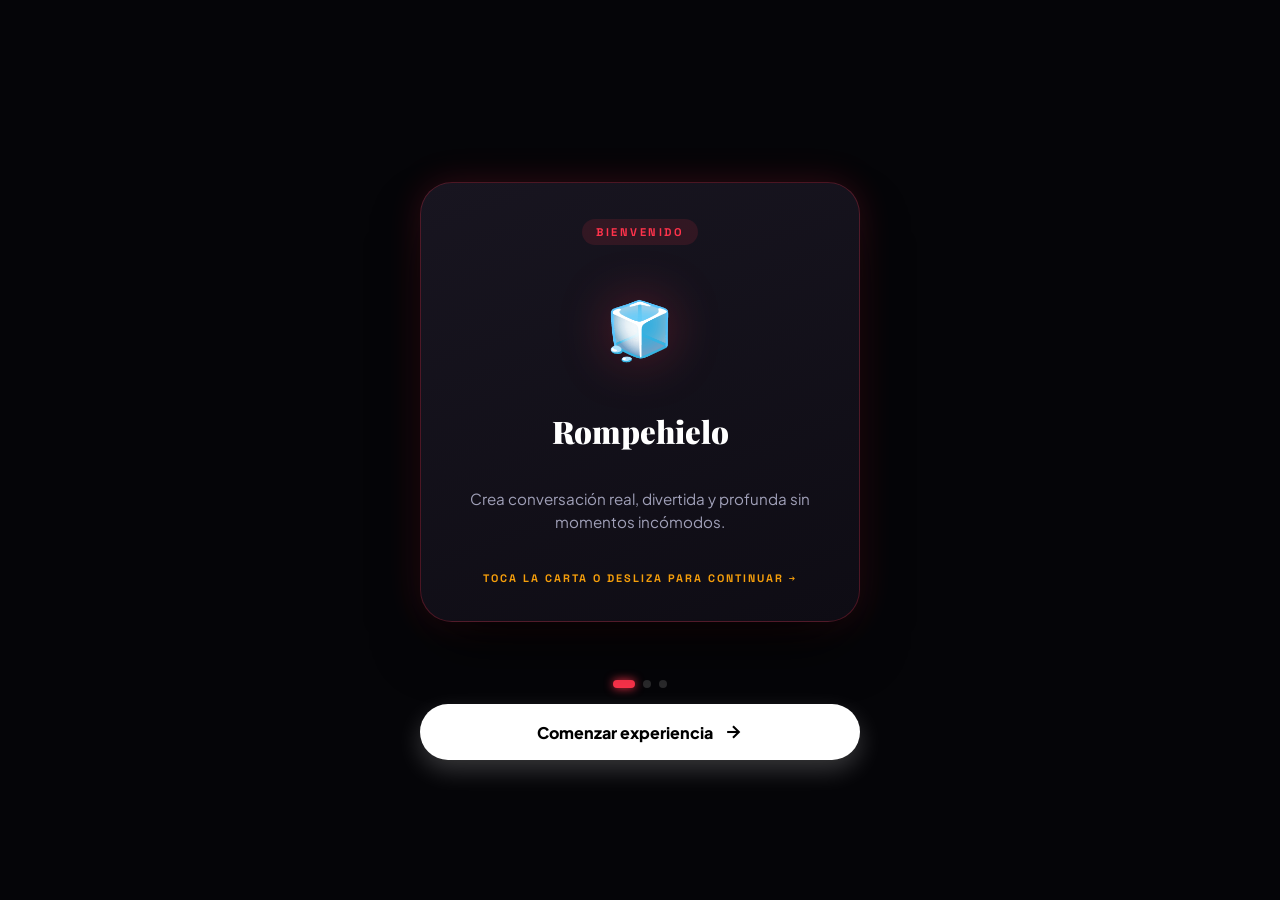
==== commit 068a77e1: "Fix private name leak bug, upgrade typography with Syne display font & bold contrast" ====
--- a/index-v2.html
+++ b/index-v2.html
@@ -10,7 +10,7 @@
   <link rel="icon" href="icons/icon.svg" type="image/svg+xml">
   <link rel="preconnect" href="https://fonts.googleapis.com">
   <link rel="preconnect" href="https://fonts.gstatic.com" crossorigin>
-  <link href="https://fonts.googleapis.com/css2?family=Plus+Jakarta+Sans:wght@400;500;600;700;800;900&family=Playfair+Display:ital,wght@0,700;0,900;1,700&family=Space+Grotesk:wght@600;700&display=swap" rel="stylesheet">
+  <link href="https://fonts.googleapis.com/css2?family=Syne:wght@700;800&family=Plus+Jakarta+Sans:wght@500;700;800;900&family=Playfair+Display:ital,wght@0,700;0,900;1,700;1,900&family=Space+Grotesk:wght@700&display=swap" rel="stylesheet">
   <link rel="stylesheet" href="v2.css">
 </head>
 <body>
--- a/v2.css
+++ b/v2.css
@@ -15,8 +15,9 @@
   --text-secondary: #a0a0b8;
   --font-sans: 'Plus Jakarta Sans', -apple-system, sans-serif;
   --font-serif: 'Playfair Display', Georgia, serif;
+  --font-display: 'Syne', 'Plus Jakarta Sans', sans-serif;
   --font-mono: 'Space Grotesk', monospace;
-  --shadow-luxe: 0 30px 60px -15px rgba(0, 0, 0, 0.95), 0 0 30px rgba(255, 51, 75, 0.12);
+  --shadow-luxe: 0 30px 60px -15px rgba(0, 0, 0, 0.95), 0 0 35px rgba(255, 51, 75, 0.18);
 }
 
 * {
@@ -504,12 +505,13 @@
 }
 
 .v2-turn-player {
-  font-family: var(--font-serif);
-  font-size: 1.6rem;
-  font-weight: 900;
+  font-family: var(--font-display);
+  font-size: 1.85rem;
+  font-weight: 800;
   color: var(--accent-gold);
-  letter-spacing: 1px;
+  letter-spacing: 2px;
   text-transform: uppercase;
+  text-shadow: 0 2px 12px rgba(245, 158, 11, 0.3);
 }
 
 .v2-icon-btn {
@@ -569,15 +571,15 @@
 
 .v2-card-front {
   background: linear-gradient(160deg, #1f1418 0%, #151119 50%, #0d0a14 100%);
-  border: 1.5px solid rgba(255, 51, 75, 0.3);
-  box-shadow: 0 25px 50px -10px rgba(255, 51, 75, 0.15), 0 15px 35px rgba(0,0,0,0.9);
+  border: 1.5px solid rgba(255, 51, 75, 0.35);
+  box-shadow: 0 25px 50px -10px rgba(255, 51, 75, 0.2), 0 15px 35px rgba(0,0,0,0.95);
 }
 
 .v2-card-back {
   background: linear-gradient(160deg, #2a1f10 0%, #1c150b 50%, #0f0b06 100%);
-  border: 1.5px solid rgba(245, 158, 11, 0.4);
+  border: 1.5px solid rgba(245, 158, 11, 0.45);
   transform: rotateY(180deg);
-  box-shadow: 0 25px 50px -10px rgba(245, 158, 11, 0.15), 0 15px 35px rgba(0,0,0,0.9);
+  box-shadow: 0 25px 50px -10px rgba(245, 158, 11, 0.2), 0 15px 35px rgba(0,0,0,0.95);
 }
 
 .v2-card-header {
@@ -617,23 +619,25 @@
 
 .v2-card-text {
   font-family: var(--font-serif);
-  font-size: 1.95rem;
+  font-size: 2rem;
   line-height: 1.35;
   font-weight: 900;
   text-align: center;
   color: #ffffff;
-  text-shadow: 0 2px 10px rgba(0,0,0,0.5);
+  text-shadow: 0 4px 20px rgba(0,0,0,0.8);
+  letter-spacing: -0.3px;
 }
 
 @media (max-width: 380px) {
-  .v2-card-text { font-size: 1.6rem; }
+  .v2-card-text { font-size: 1.65rem; }
 }
 
 .text-italic-gold {
   color: var(--accent-gold-soft);
   font-style: italic;
-  font-size: 1.75rem;
-  font-weight: 800;
+  font-size: 1.85rem;
+  font-weight: 900;
+  text-shadow: 0 4px 20px rgba(245, 158, 11, 0.2);
 }
 
 .v2-card-footer {
